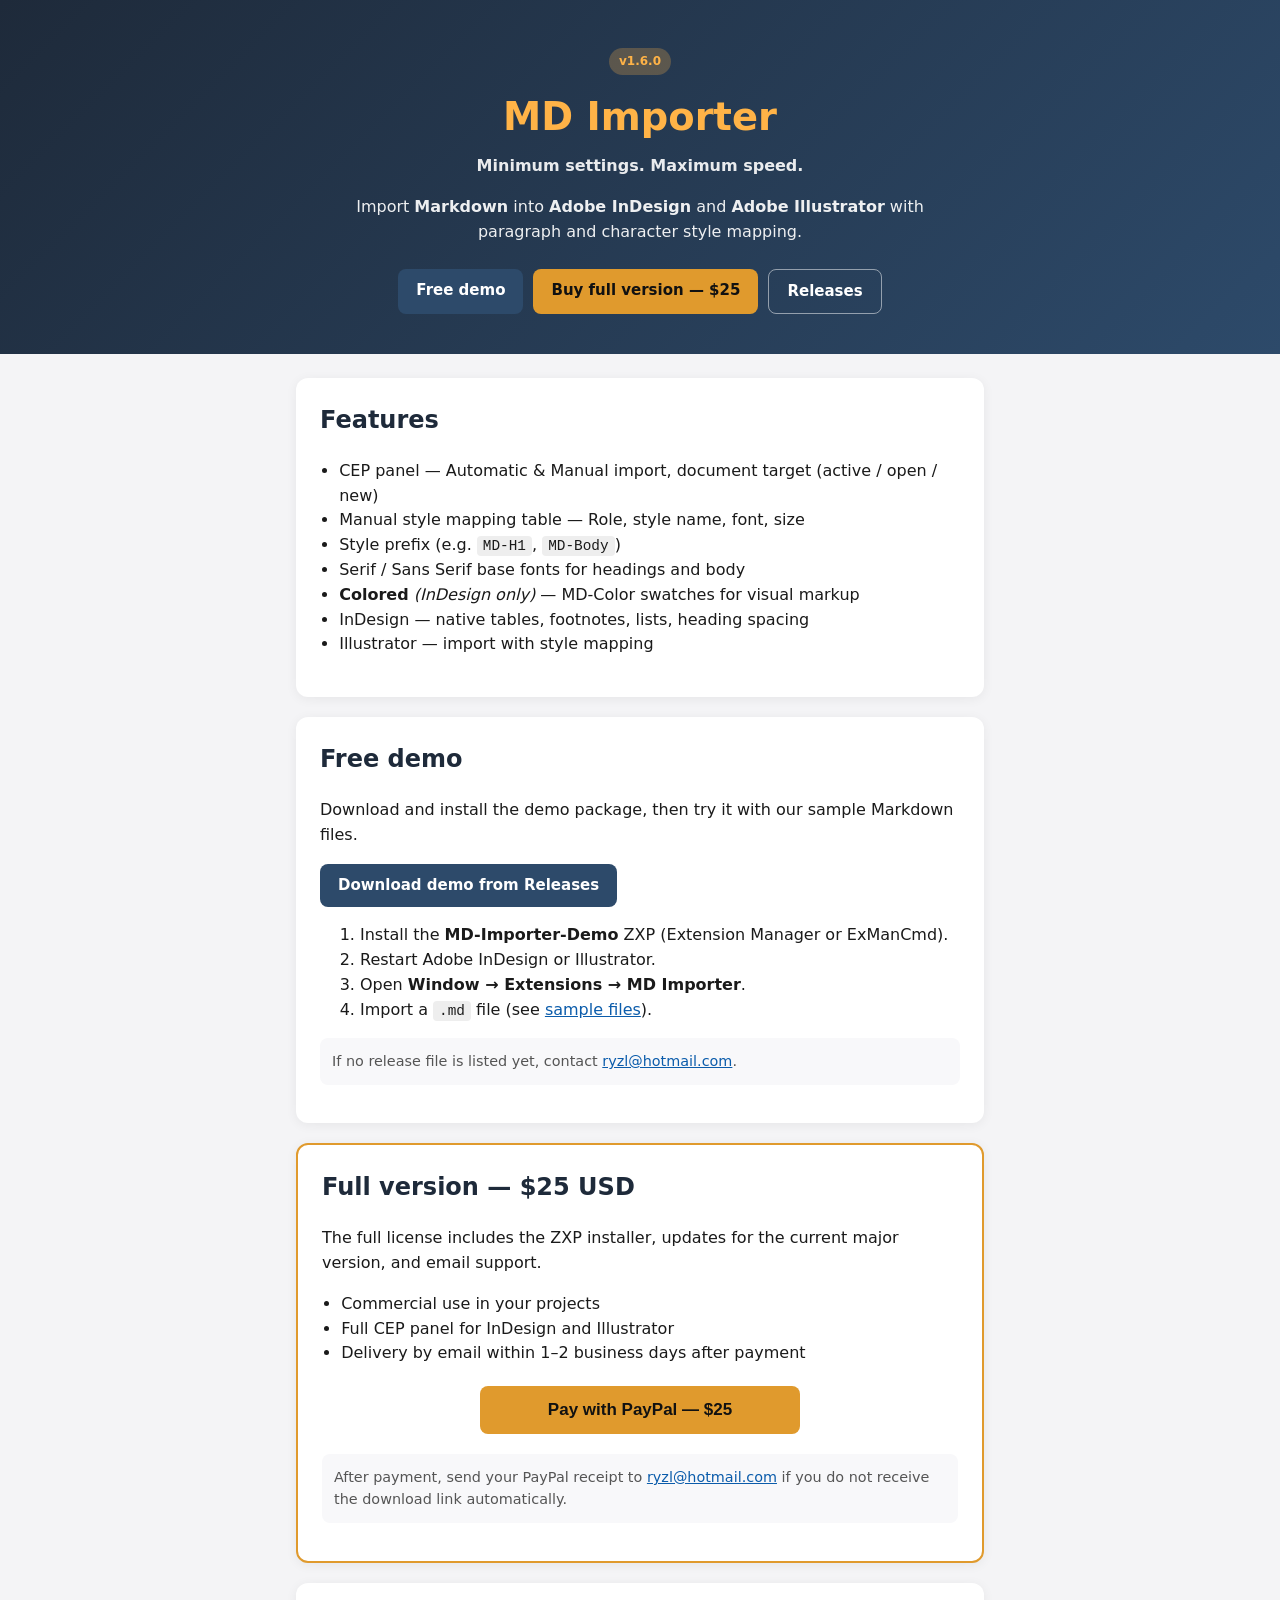
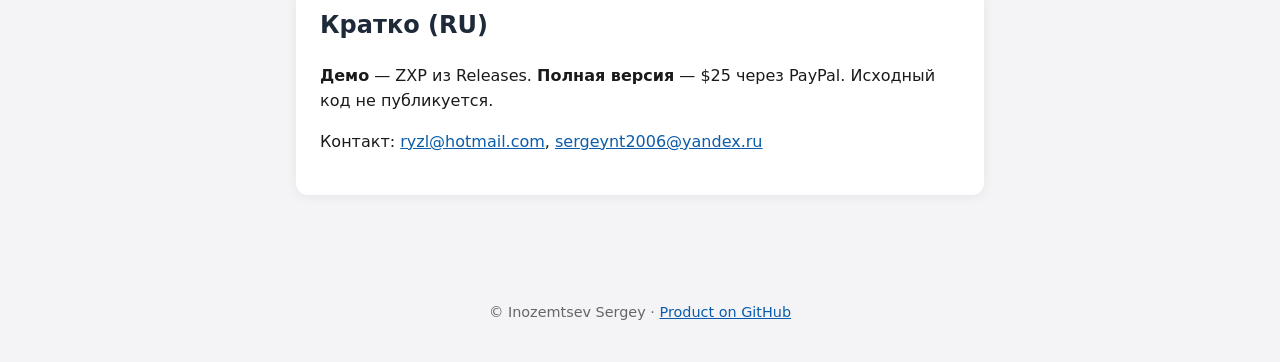
==== storefront/index.html @ 7579561a "Reorganize: storefront/ for GitHub Pages, meta/ local, clean ZXP root Co-authored-by: Cursor <cursor" ====
<!DOCTYPE html>
<html lang="en">
<head>
  <meta charset="utf-8">
  <meta name="viewport" content="width=device-width, initial-scale=1">
  <title>MD Importer — Markdown for InDesign &amp; Illustrator</title>
  <meta name="description" content="Import Markdown into Adobe InDesign and Illustrator with style mapping. Free demo. Full version $25.">
  <link rel="stylesheet" href="style.css">
</head>
<body>
  <header class="hero">
    <p class="badge">v1.6.0</p>
    <h1>MD Importer</h1>
    <p class="tagline">Minimum settings. Maximum speed.</p>
    <p class="lead">Import <strong>Markdown</strong> into <strong>Adobe InDesign</strong> and <strong>Adobe Illustrator</strong> with paragraph and character style mapping.</p>
    <nav class="hero-nav">
      <a class="btn secondary" href="#demo">Free demo</a>
      <a class="btn primary" href="#buy">Buy full version — $25</a>
      <a class="btn ghost" href="https://github.com/SergeyNT2006/md-importer-for-adobe/releases">Releases</a>
    </nav>
  </header>

  <main>
    <section class="card" id="features">
      <h2>Features</h2>
      <ul>
        <li>CEP panel — Automatic &amp; Manual import, document target (active / open / new)</li>
        <li>Manual style mapping table — Role, style name, font, size</li>
        <li>Style prefix (e.g. <code>MD-H1</code>, <code>MD-Body</code>)</li>
        <li>Serif / Sans Serif base fonts for headings and body</li>
        <li><strong>Colored</strong> <em>(InDesign only)</em> — MD-Color swatches for visual markup</li>
        <li>InDesign — native tables, footnotes, lists, heading spacing</li>
        <li>Illustrator — import with style mapping</li>
      </ul>
    </section>

    <section class="card" id="demo">
      <h2>Free demo</h2>
      <p>Download and install the demo package, then try it with our sample Markdown files.</p>
      <p><a class="btn secondary" href="https://github.com/SergeyNT2006/md-importer-for-adobe/releases">Download demo from Releases</a></p>
      <ol>
        <li>Install the <strong>MD-Importer-Demo</strong> ZXP (Extension Manager or ExManCmd).</li>
        <li>Restart Adobe InDesign or Illustrator.</li>
        <li>Open <strong>Window → Extensions → MD Importer</strong>.</li>
        <li>Import a <code>.md</code> file (see <a href="https://github.com/SergeyNT2006/md-importer-for-adobe/tree/main/samples">sample files</a>).</li>
      </ol>
      <p class="note">If no release file is listed yet, contact <a href="mailto:ryzl@hotmail.com">ryzl@hotmail.com</a>.</p>
    </section>

    <section class="card highlight" id="buy">
      <h2>Full version — $25 USD</h2>
      <p>The full license includes the ZXP installer, updates for the current major version, and email support.</p>
      <ul>
        <li>Commercial use in your projects</li>
        <li>Full CEP panel for InDesign and Illustrator</li>
        <li>Delivery by email within 1–2 business days after payment</li>
      </ul>

      <form class="paypal-form" action="https://www.paypal.com/cgi-bin/webscr" method="post" target="_top">
        <input type="hidden" name="cmd" value="_xclick">
        <input type="hidden" name="business" value="lgphonemar24@gmail.com">
        <input type="hidden" name="item_name" value="MD Importer Full License (InDesign + Illustrator)">
        <input type="hidden" name="amount" value="25.00">
        <input type="hidden" name="currency_code" value="USD">
        <input type="hidden" name="no_shipping" value="1">
        <input type="hidden" name="return" value="https://sergeynt2006.github.io/md-importer-for-adobe/thanks.html">
        <input type="hidden" name="cancel_return" value="https://sergeynt2006.github.io/md-importer-for-adobe/">
        <button type="submit" class="btn primary large">Pay with PayPal — $25</button>
      </form>

      <p class="note">After payment, send your PayPal receipt to <a href="mailto:ryzl@hotmail.com">ryzl@hotmail.com</a> if you do not receive the download link automatically.</p>
    </section>

    <section class="card" lang="ru">
      <h2>Кратко (RU)</h2>
      <p><strong>Демо</strong> — ZXP из Releases. <strong>Полная версия</strong> — $25 через PayPal. Исходный код не публикуется.</p>
      <p>Контакт: <a href="mailto:ryzl@hotmail.com">ryzl@hotmail.com</a>, <a href="mailto:sergeynt2006@yandex.ru">sergeynt2006@yandex.ru</a></p>
    </section>
  </main>

  <footer>
    <p>© Inozemtsev Sergey · <a href="https://github.com/SergeyNT2006/md-importer-for-adobe">Product on GitHub</a></p>
  </footer>
</body>
</html>
---- storefront/style.css ----
* { box-sizing: border-box; }

body {
  margin: 0;
  font: 16px/1.55 "Segoe UI", system-ui, sans-serif;
  color: #1a1a1a;
  background: #f4f4f6;
}

a { color: #0b5cab; }

.hero {
  background: linear-gradient(135deg, #1e2a3a 0%, #2d4a6a 100%);
  color: #fff;
  padding: 48px 24px 40px;
  text-align: center;
}

.hero .badge {
  display: inline-block;
  margin: 0 0 12px;
  padding: 4px 10px;
  border-radius: 999px;
  background: rgba(255, 179, 71, 0.25);
  color: #ffb347;
  font-size: 12px;
  font-weight: 700;
}

.hero h1 { margin: 0; font-size: 2.4rem; color: #ffb347; }
.tagline { margin: 8px 0; opacity: 0.9; font-weight: 600; }
.lead { max-width: 640px; margin: 16px auto 24px; opacity: 0.92; }

.hero-nav {
  display: flex;
  flex-wrap: wrap;
  gap: 10px;
  justify-content: center;
}

main {
  max-width: 720px;
  margin: 0 auto;
  padding: 24px 16px 48px;
}

.card {
  background: #fff;
  border-radius: 12px;
  padding: 24px;
  margin-bottom: 20px;
  box-shadow: 0 2px 12px rgba(0, 0, 0, 0.06);
}

.card.highlight {
  border: 2px solid #e09a2d;
}

.card h2 { margin-top: 0; color: #1e2a3a; }
.card h3 { font-size: 1rem; margin: 20px 0 8px; }

.note {
  font-size: 0.9rem;
  color: #555;
  background: #f8f8fa;
  padding: 12px;
  border-radius: 8px;
}

.btn {
  display: inline-block;
  padding: 10px 18px;
  border-radius: 8px;
  font-weight: 600;
  text-decoration: none;
  border: none;
  cursor: pointer;
  font-size: 15px;
}

.btn.primary { background: #e09a2d; color: #111; }
.btn.secondary { background: #2d4a6a; color: #fff; }
.btn.ghost { background: transparent; color: #fff; border: 1px solid rgba(255,255,255,0.5); }
.btn.large { padding: 14px 28px; font-size: 17px; width: 100%; max-width: 320px; }

.paypal-form { text-align: center; margin: 20px 0; }

footer {
  text-align: center;
  padding: 24px;
  font-size: 0.9rem;
  color: #666;
}

.thanks { margin-top: 48px; text-align: center; }

code {
  background: #eee;
  padding: 2px 6px;
  border-radius: 4px;
  font-size: 0.9em;
}

ul { padding-left: 1.2em; }
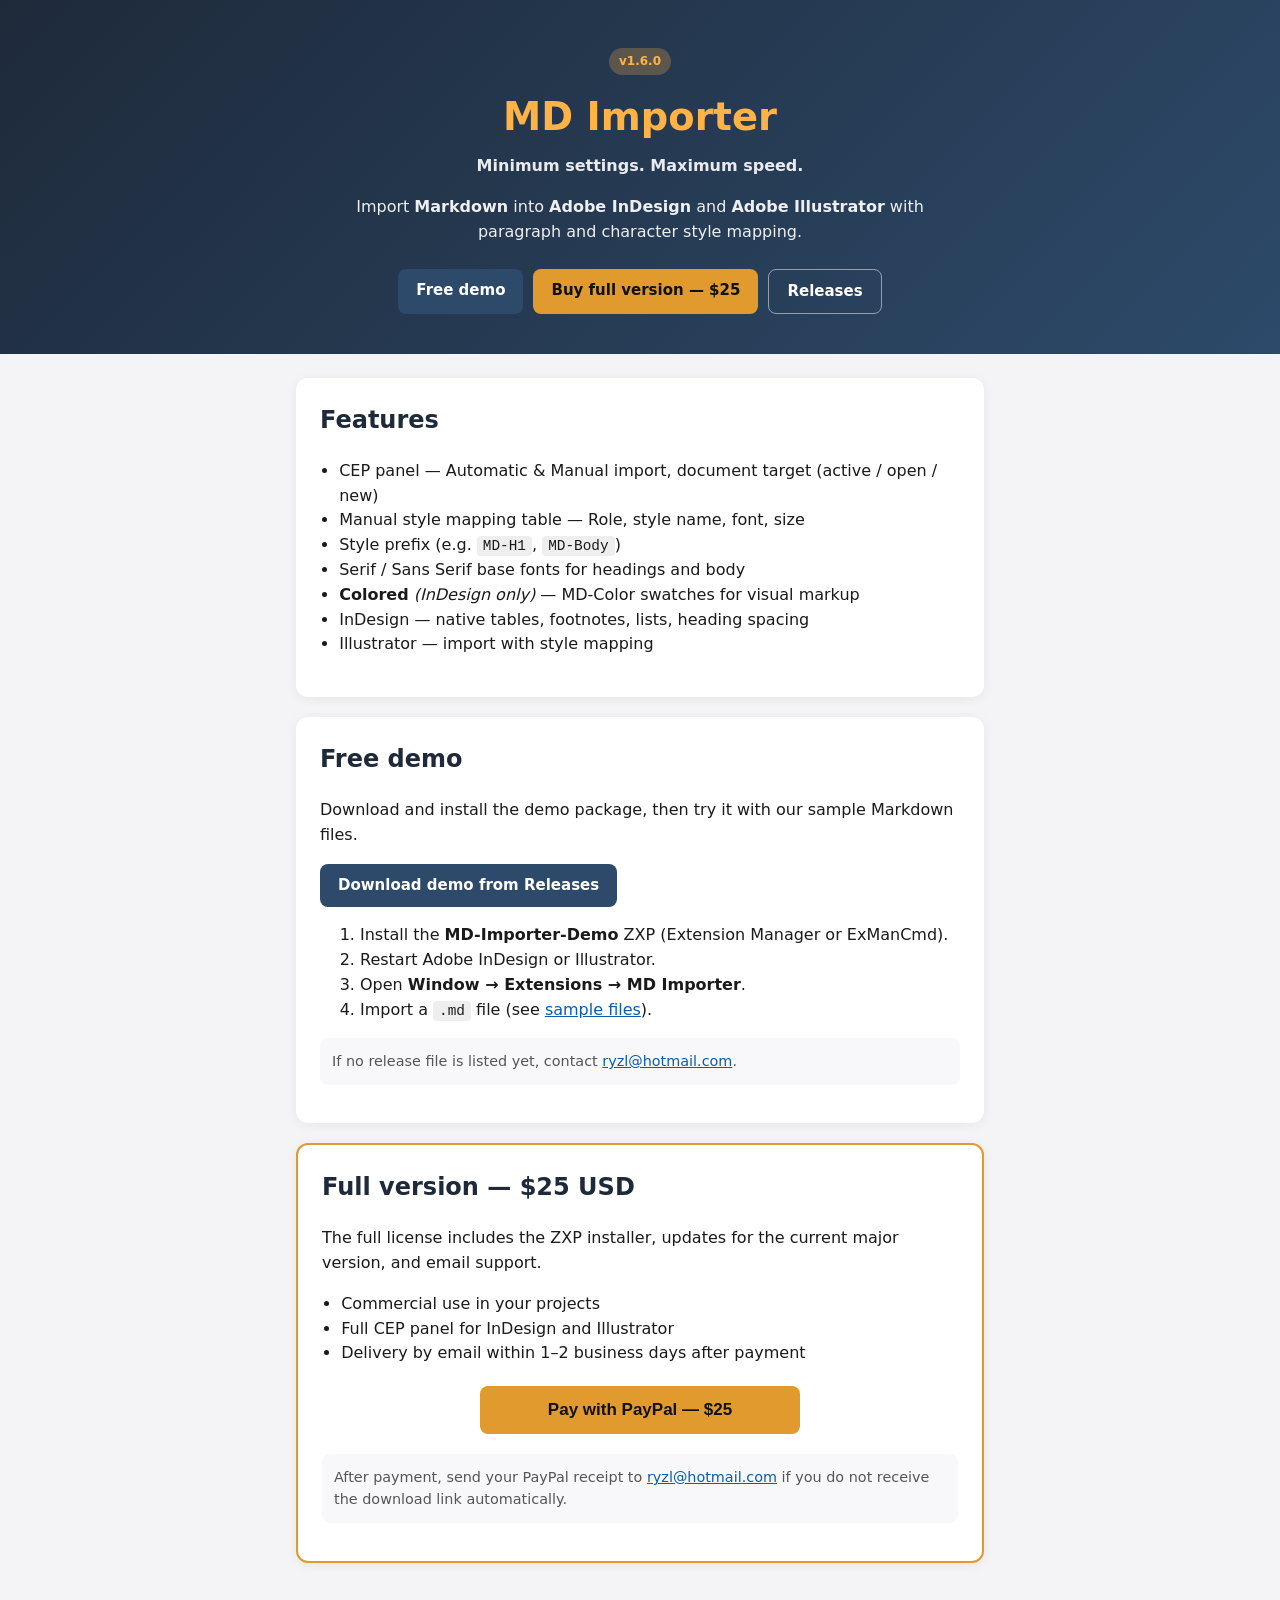
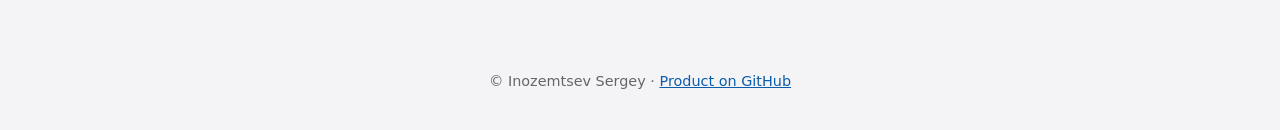
==== commit 680fb469: "Full English README, GitHub Actions Pages deploy, remove storefront md files Co-authored-by: Cursor " ====
--- a/storefront/index.html
+++ b/storefront/index.html
@@ -70,12 +70,6 @@
 
       <p class="note">After payment, send your PayPal receipt to <a href="mailto:ryzl@hotmail.com">ryzl@hotmail.com</a> if you do not receive the download link automatically.</p>
     </section>
-
-    <section class="card" lang="ru">
-      <h2>Кратко (RU)</h2>
-      <p><strong>Демо</strong> — ZXP из Releases. <strong>Полная версия</strong> — $25 через PayPal. Исходный код не публикуется.</p>
-      <p>Контакт: <a href="mailto:ryzl@hotmail.com">ryzl@hotmail.com</a>, <a href="mailto:sergeynt2006@yandex.ru">sergeynt2006@yandex.ru</a></p>
-    </section>
   </main>
 
   <footer>
